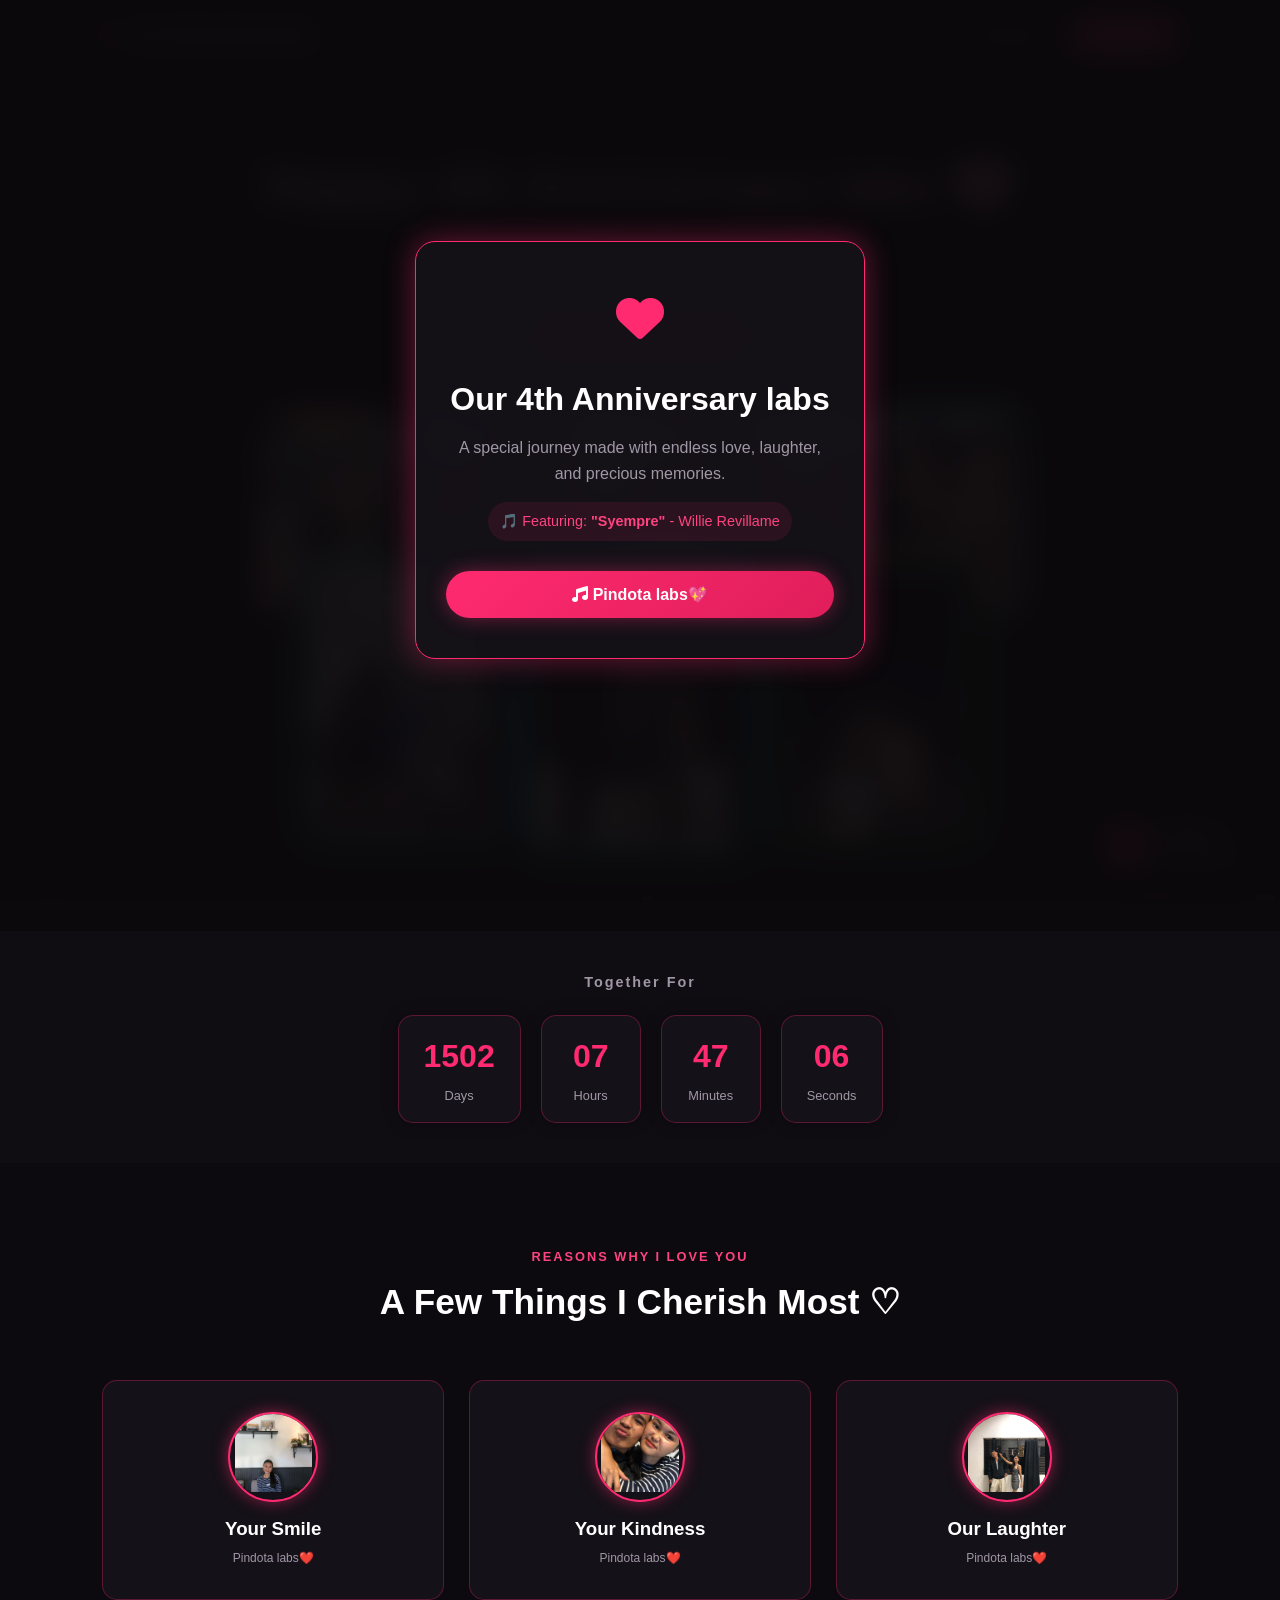
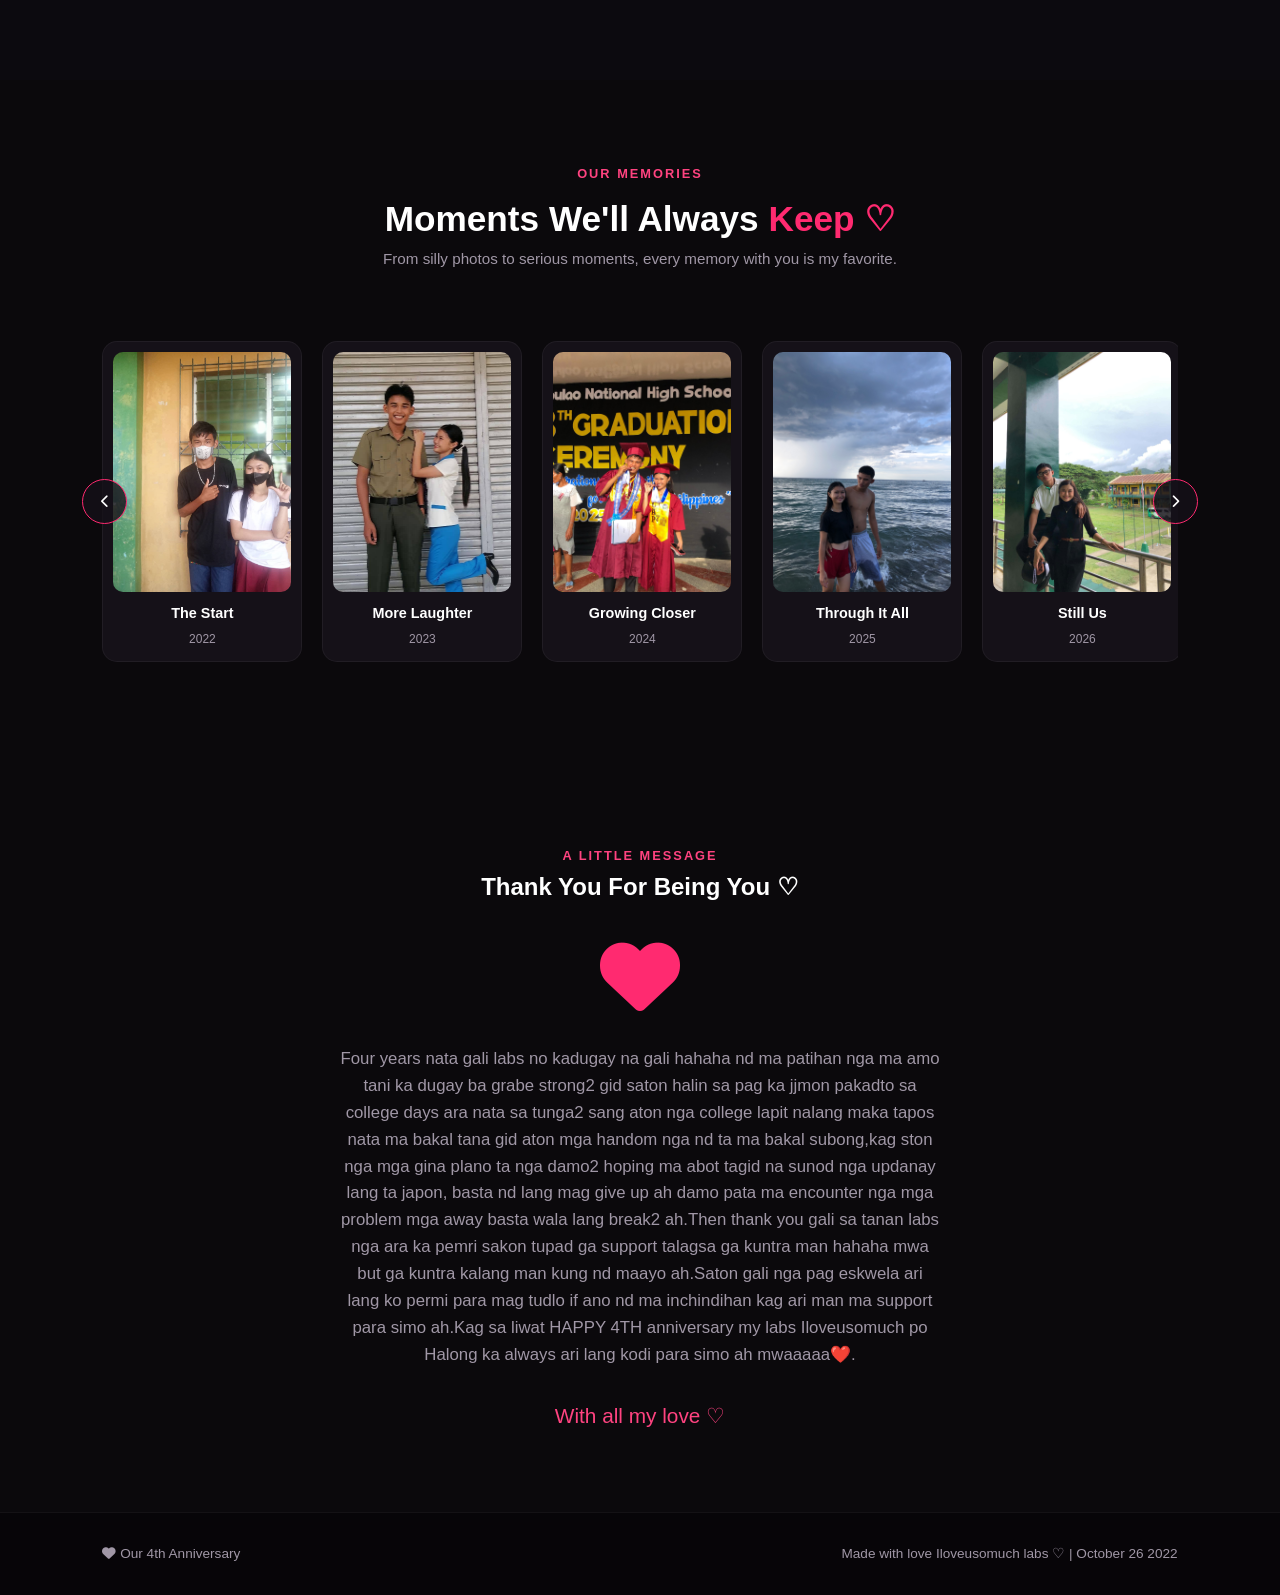
==== index.html @ aaa49ba1 "update" ====
<!DOCTYPE html>
<html lang="en">
<head>
  <meta charset="UTF-8">
  <meta name="viewport" content="width=device-width, initial-scale=1.0">
  <title>Happy Anniversary Labs ❤️</title>

  <link rel="stylesheet" href="https://cdnjs.cloudflare.com/ajax/libs/font-awesome/6.4.0/css/all.min.css">
  
  <link rel="stylesheet" href="styles.css">
</head>
<body>

  <!-- Floating Heart Particles Background Canvas -->
  <canvas id="heartCanvas"></canvas>

  <!-- Enter Site Overlay Modal (Bypasses Browser Audio Autoplay Restrictions) -->
  <div id="enterModal" class="enter-modal">
    <div class="enter-content">
      <div class="modal-heart-icon"><i class="fa-solid fa-heart"></i></div>
      <h2>Our 4th Anniversary labs</h2>
      <p>A special journey made with endless love, laughter, and precious memories.</p>
      <p class="song-notice">🎵 Featuring: <strong>"Syempre"</strong> - Willie Revillame</p>
      <button id="enterBtn" class="enter-btn">
        <i class="fa-solid fa-music"></i> Pindota labs💖
      </button>
    </div>
  </div>

  <!-- Audio Player Elements -->
  <audio id="bg-music" loop preload="auto">
    <source src="https://ia801503.us.archive.org/15/items/syempre-willie-revillame/Syempre%20-%20Willie%20Revillame.mp3" type="audio/mp3">
    <source src="music.mp3" type="audio/mp3">
  </audio>

  <!-- Floating Audio Widget Controls -->
  <div class="music-widget">
    <button id="musicToggle" class="music-btn" aria-label="Toggle Audio Playback">
      <i id="musicIcon" class="fa-solid fa-disc-doc spin-disc"></i>
    </button>
    <div class="music-info">
      <span class="music-title">Syempre</span>
      <span class="music-artist">Willie Revillame</span>
    </div>
  </div>

  <!-- Navigation Bar -->
  <nav class="navbar">
    <div class="nav-brand">
      <i class="fa-solid fa-heart nav-heart"></i> Our 4th Anniversary
    </div>
    <ul class="nav-links">
      <li><a href="#home">Home</a></li>
      <li><a href="#memories">Memories</a></li>
      <li><a href="#message" class="forever-btn"><i class="fa-regular fa-heart"></i> Forever</a></li>
    </ul>
  </nav>

  <!-- Main Hero Section -->
  <section id="home" class="hero-section">
    <div class="hero-header">
      <span class="tagline">A SPECIAL DAY FOR US</span>
      <h1 class="hero-title">Happy 4th Anniversary labs ❤️</h1>
      <p class="hero-quote">
        "Four years of memories, laughter, and love. Here's to many more years together."
      </p>
      <div class="hero-action">
        <a href="#memories" class="primary-btn">View Our Memories <i class="fa-solid fa-arrow-right"></i></a>
      </div>
    </div>

    <!-- 2-Tier Floating & Rotating Neon Card Display -->
    <div class="hero-cards-wrapper">
      
      <!-- Top Row: 5 Angled Floating Cards with Dynamic Colors -->
      <div class="card-row top-row">
        
        <div class="hero-card card-pink float-1" onclick="openLightbox(src='v.jpg', '2021 Memories')">
          <img src="v.jpg" alt="Memory Photo 1">
        </div>

        <div class="hero-card card-purple float-2" onclick="openLightbox('https://images.unsplash.com/photo-1522673607200-164d1b6ce486?auto=format&fit=crop&w=800&q=80', 'Cute Moments')">
          <img src="b.jpg" alt="Memory Photo 2">
        </div>

        <div class="hero-card card-yellow float-3" onclick="openLightbox('https://images.unsplash.com/photo-1518199266791-5375a83190b7?auto=format&fit=crop&w=800&q=80', 'Beach Trip')">
          <img src="k.JPG" alt="Memory Photo 3">
        </div>

        <div class="hero-card card-green float-4" onclick="openLightbox('https://images.unsplash.com/photo-1534528741775-53994a69daeb?auto=format&fit=crop&w=800&q=80', 'Sweet Smile')">
          <img src="kis.jpg" alt="Memory Photo 4">
        </div>

        <div class="hero-card card-cyan float-5" onclick="openLightbox('https://images.unsplash.com/photo-1529626455594-4ff0802cfb7e?auto=format&fit=crop&w=800&q=80', 'Date Night')">
          <img src="o.jpg" alt="Memory Photo 5">
        </div>

      </div>

      <!-- Bottom Row: 3 Larger Overlapping Front Cards -->
      <div class="card-row bottom-row">
        
        <div class="hero-card card-front-cyan float-front-1" onclick="openLightbox('https://images.unsplash.com/photo-1523824921871-d6f1a15151f1?auto=format&fit=crop&w=800&q=80', 'Fun Times')">
          <img src="s.jpg" alt="Front Photo Left">
        </div>

        <div class="hero-card card-front-main float-front-main" onclick="openLightbox('https://images.unsplash.com/photo-1511285560929-80b456fea0bc?auto=format&fit=crop&w=800&q=80', 'Us Together ❤️')">
          <img src="n.jpg" alt="Front Photo Center">
        </div>

        <div class="hero-card card-front-green float-front-2" onclick="openLightbox('https://images.unsplash.com/photo-1494774157365-9e04c6720e47?auto=format&fit=crop&w=800&q=80', 'Forever With You')">
          <img src="swim.jpg" alt="Front Photo Right">
        </div>

      </div>

    </div>
  </section>

  <!-- Live Relationship Counter -->
  <section class="counter-section">
    <div class="counter-container">
      <h3>Together For</h3>
      <div class="timer-grid">
        <div class="timer-box"><span id="days">1461</span><label>Days</label></div>
        <div class="timer-box"><span id="hours">00</span><label>Hours</label></div>
        <div class="timer-box"><span id="minutes">00</span><label>Minutes</label></div>
        <div class="timer-box"><span id="seconds">00</span><label>Seconds</label></div>
      </div>
    </div>
  </section>

 

  <!-- Interactive Flip Cards Section -->
 <section class="section-container reasons-section">
  <div class="section-header">
    <span class="sub-heading">REASONS WHY I LOVE YOU</span>
    <h2>A Few Things I Cherish Most ♡</h2>
  </div>

  <div class="flip-grid">
    
    <!-- Card 1: Your Smile -->
    <div class="flip-card">
      <div class="flip-inner">
        <div class="flip-front">
          <div class="card-img-thumb">
            <img src="smile.jpeg" alt="Your Smile">
          </div>
          <h3>Your Smile</h3>
          <p class="card-subtext">Pindota labs❤️</p>
        </div>
        <div class="flip-back">
          <p>"ang imo gid mga kadlaw kag smile permi ko ma miss simo kag imo mga lips nga kanami permi halok halokan mwaaa HAHAHAA.."</p>
        </div>
      </div>
    </div>

    <!-- Card 2: Your Kindness -->
    <div class="flip-card">
      <div class="flip-inner">
        <div class="flip-front">
          <div class="card-img-thumb">
            <img src="l.jpg" alt="Your Kindness">
          </div>
          <h3>Your Kindness</h3>
          <p class="card-subtext">Pindota labs❤️</p>
        </div>
        <div class="flip-back">
          <p>"ang imo kabuot permi sakon biskan talagsa or permi ka maldito saakon sensya lang ah mwaaaaa❤️."</p>
        </div>
      </div>
    </div>

    <!-- Card 3: Our Laughter -->
    <div class="flip-card">
      <div class="flip-inner">
        <div class="flip-front">
          <div class="card-img-thumb">
            <img src="laugh.jpg" alt="Our Laughter">
          </div>
          <h3>Our Laughter</h3>
          <p class="card-subtext">Pindota labs❤️</p>
        </div>
        <div class="flip-back">
          <p>"Aton nga mga kadlaw pag updanay ta labi na pag kita lang duwa hahah kag kung may gina libak aton nga mga moments nga updanay ta HAHAHA"</p>
        </div>
      </div>
    </div>

  </div>
</section>
 

  <!-- Memories Gallery Slider Section -->
  <section id="memories" class="section-container">
    <div class="section-header">
      <span class="sub-heading">OUR MEMORIES</span>
      <h2>Moments We'll Always <span class="highlight">Keep ♡</span></h2>
      <p>From silly photos to serious moments, every memory with you is my favorite.</p>
    </div>

    <div class="gallery-wrapper">
      <button class="slider-btn left-btn" id="prevBtn"><i class="fa-solid fa-chevron-left"></i></button>
      
      <div class="gallery-track" id="galleryTrack">
        
        <div class="gallery-item" onclick="openLightbox('2022.jpg', 'The Start (2021)')">
          <div class="image-box"><img src="2022.jpg" alt="2022"></div>
          <span class="item-title">The Start</span>
          <span class="item-year">2022</span>
        </div>

        <div class="gallery-item" onclick="openLightbox('2023.JPG', 'More Laughter (2023)')">
          <div class="image-box"><img src="2023.JPG" alt="2023"></div>
          <span class="item-title">More Laughter</span>
          <span class="item-year">2023</span>
        </div>

        <div class="gallery-item" onclick="openLightbox('grad.jpeg', 'Growing Closer (2024)')">
          <div class="image-box"><img src="grad.jpeg" alt="2024"></div>
          <span class="item-title">Growing Closer</span>
          <span class="item-year">2024</span>
        </div>

        <div class="gallery-item" onclick="openLightbox('2025.JPG', 'Through It All (2025)')">
          <div class="image-box"><img src="2025.JPG" alt="2025"></div>
          <span class="item-title">Through It All</span>
          <span class="item-year">2025</span>
        </div>

        <div class="gallery-item" onclick="openLightbox('school (1).jpg', 'Still Us (2026)')">
          <div class="image-box"><img src="school (1).jpg" alt="2026"></div>
          <span class="item-title">Still Us</span>
          <span class="item-year">2026</span>
        </div>

      </div>

      <button class="slider-btn right-btn" id="nextBtn"><i class="fa-solid fa-chevron-right"></i></button>
    </div>
  </section>

  <!-- Message Section -->
  <section id="message" class="message-section">
    <div class="message-container">
      <span class="sub-heading">A LITTLE MESSAGE</span>
      <h2>Thank You For Being You ♡</h2>
      
      <div class="big-heart-container">
        <i class="fa-solid fa-heart big-heart"></i>
      </div>

      <p class="message-text">
        Four years nata gali labs no kadugay na gali hahaha nd ma patihan nga ma amo tani ka dugay ba grabe strong2 gid saton 
        halin sa pag ka jjmon pakadto sa college days ara nata sa tunga2 sang aton nga college
        lapit nalang maka tapos nata ma bakal tana gid aton mga handom nga nd ta ma bakal subong,kag ston nga mga gina plano ta nga damo2 hoping ma abot tagid na sunod nga updanay lang ta japon,
        basta nd lang mag give up ah damo pata ma encounter nga mga problem mga away basta wala lang break2 ah.Then thank you gali sa tanan labs nga ara ka pemri sakon tupad
        ga support talagsa ga kuntra man hahaha mwa but ga kuntra kalang man kung nd maayo ah.Saton  gali nga pag eskwela ari lang ko permi para mag tudlo if ano nd ma inchindihan
        kag ari man ma support para simo ah.Kag sa liwat HAPPY 4TH anniversary my labs Iloveusomuch po Halong ka always ari lang kodi para simo ah mwaaaaa❤️.
      </p>

      <div class="signature">
        With all my love ♡
      </div>
    </div>
  </section>

  <!-- Footer -->
  <footer class="footer">
    <div class="footer-left">
      <i class="fa-solid fa-heart"></i> Our 4th Anniversary
    </div>
    <div class="footer-center">
      Made with love Iloveusomuch labs ♡ | October 26 2022

    </div>
   
  </footer>

  <!-- Photo Lightbox Modal -->
  <div id="lightbox" class="lightbox" onclick="closeLightbox()">
    <span class="close-lightbox">&times;</span>
    <img id="lightboxImg" class="lightbox-content" alt="Enlarged Photo">
    <div id="lightboxCaption" class="lightbox-caption"></div>
  </div>

  <!-- JavaScript File -->
  <script src=".js"></script>

</body>
</html>
---- styles.css ----
/* Reset & Base Styles */
* {
  margin: 0;
  padding: 0;
  box-sizing: border-box;
}

:root {
  --bg-color: #0b090c;
  --card-bg: #151118;
  --text-main: #ffffff;
  --text-muted: #a097a6;
  --accent-pink: #ff2a70;
  --accent-rose: #ff4380;
  --glow-pink: rgba(255, 42, 112, 0.4);
  --neon-cyan: #00f0ff;
  --neon-yellow: #ffee00;
  --neon-green: #39ff14;
  --neon-purple: #b026ff;
  --font-family: 'Segoe UI', -apple-system, BlinkMacSystemFont, Roboto, sans-serif;
}

body {
  background-color: var(--bg-color);
  color: var(--text-main);
  font-family: var(--font-family);
  overflow-x: hidden;
  line-height: 1.6;
}

/* Floating Particle Canvas */
#heartCanvas {
  position: fixed;
  top: 0;
  left: 0;
  width: 100vw;
  height: 100vh;
  pointer-events: none;
  z-index: 1;
}

/* Enter Site Overlay Modal */
.enter-modal {
  position: fixed;
  inset: 0;
  background: rgba(11, 9, 12, 0.95);
  backdrop-filter: blur(15px);
  z-index: 9999;
  display: flex;
  justify-content: center;
  align-items: center;
  text-align: center;
  padding: 20px;
}

.enter-content {
  background: rgba(21, 17, 24, 0.9);
  border: 1px solid var(--accent-pink);
  padding: 40px 30px;
  border-radius: 20px;
  box-shadow: 0 0 30px var(--glow-pink);
  max-width: 450px;
  width: 100%;
}

.modal-heart-icon {
  font-size: 3rem;
  color: var(--accent-pink);
  margin-bottom: 15px;
  animation: pulse 1.5s infinite;
}

.enter-content h2 {
  font-size: 2rem;
  margin-bottom: 10px;
}

.enter-content p {
  color: var(--text-muted);
  margin-bottom: 15px;
}

.song-notice {
  font-size: 0.9rem;
  color: var(--accent-rose) !important;
  background: rgba(255, 42, 112, 0.1);
  padding: 8px 12px;
  border-radius: 20px;
  display: inline-block;
}

.enter-btn {
  background: linear-gradient(135deg, var(--accent-pink), #e01e5a);
  color: white;
  border: none;
  padding: 14px 28px;
  border-radius: 30px;
  font-weight: bold;
  font-size: 1rem;
  cursor: pointer;
  box-shadow: 0 0 20px var(--glow-pink);
  transition: transform 0.3s;
  width: 100%;
  margin-top: 15px;
}

.enter-btn:hover {
  transform: scale(1.05);
}

/* Floating Music Control Widget */
.music-widget {
  position: fixed;
  bottom: 25px;
  right: 25px;
  z-index: 1000;
  background: rgba(21, 17, 24, 0.85);
  border: 1px solid rgba(255, 42, 112, 0.3);
  backdrop-filter: blur(10px);
  padding: 8px 16px 8px 8px;
  border-radius: 40px;
  display: flex;
  align-items: center;
  gap: 12px;
  box-shadow: 0 5px 20px rgba(0, 0, 0, 0.5);
}

.music-btn {
  background: var(--accent-pink);
  color: white;
  border: none;
  width: 40px;
  height: 40px;
  border-radius: 50%;
  cursor: pointer;
  display: flex;
  align-items: center;
  justify-content: center;
  font-size: 1.1rem;
}

.spin-disc {
  animation: spin 3s linear infinite;
}

.music-info {
  display: flex;
  flex-direction: column;
}

.music-title {
  font-weight: bold;
  font-size: 0.85rem;
}

.music-artist {
  font-size: 0.7rem;
  color: var(--text-muted);
}

/* Navigation Bar */
.navbar {
  display: flex;
  justify-content: space-between;
  align-items: center;
  padding: 20px 8%;
  position: relative;
  z-index: 10;
}

.nav-brand {
  font-weight: bold;
  font-size: 1.2rem;
  display: flex;
  align-items: center;
  gap: 8px;
  color: var(--text-main);
}

.nav-heart {
  color: var(--accent-pink);
}

.nav-links {
  display: flex;
  list-style: none;
  gap: 25px;
  align-items: center;
}

.nav-links a {
  color: var(--text-muted);
  text-decoration: none;
  font-size: 0.95rem;
  transition: color 0.3s;
}

.nav-links a:hover {
  color: var(--text-main);
}

.forever-btn {
  background: var(--accent-pink);
  color: white !important;
  padding: 8px 18px;
  border-radius: 20px;
}

/* Hero Section & Glowing Cards Layout */
.hero-section {
  padding: 40px 5% 80px;
  text-align: center;
  position: relative;
  z-index: 2;
}

.tagline {
  font-size: 0.75rem;
  letter-spacing: 2px;
  color: var(--accent-rose);
  font-weight: 600;
}

.hero-title {
  font-size: 3.2rem;
  font-weight: 800;
  margin: 10px 0;
  background: linear-gradient(135deg, #ffffff, #ff7ba0);
  -webkit-background-clip: text;
  -webkit-text-fill-color: transparent;
}

.hero-quote {
  color: var(--text-muted);
  font-style: italic;
  max-width: 500px;
  margin: 0 auto 25px;
  font-size: 0.95rem;
}

.primary-btn {
  display: inline-flex;
  align-items: center;
  gap: 8px;
  background: var(--accent-pink);
  color: white;
  text-decoration: none;
  padding: 12px 26px;
  border-radius: 25px;
  font-weight: bold;
  box-shadow: 0 0 15px var(--glow-pink);
}

/* 2-Tier Floating Neon Photo Cards */
.hero-cards-wrapper {
  margin-top: 50px;
  position: relative;
  max-width: 1000px;
  margin-left: auto;
  margin-right: auto;
}

.card-row {
  display: flex;
  justify-content: center;
  align-items: center;
}

.top-row {
  gap: 15px;
  z-index: 2;
  position: relative;
}

.bottom-row {
  gap: 25px;
  margin-top: -60px;
  z-index: 3;
  position: relative;
}

/* Base Neon Card Styling with 3D Float & Rotate */
.hero-card {
  border-radius: 18px;
  overflow: hidden;
  cursor: pointer;
  background: #1a1620;
  transition: transform 0.4s ease, box-shadow 0.4s ease;
  position: relative;
  perspective: 1000px;
}

.hero-card img {
  width: 100%;
  height: 100%;
  object-fit: cover;
  display: block;
}

/* Top Row Cards Sizing & Neon Glow Colors */
.top-row .hero-card {
  width: 140px;
  height: 200px;
}

.card-pink {
  border: 2px solid var(--accent-pink);
  box-shadow: 0 0 15px rgba(255, 42, 112, 0.6);
}

.card-purple {
  border: 2px solid var(--neon-purple);
  box-shadow: 0 0 15px rgba(176, 38, 255, 0.6);
}

.card-yellow {
  border: 2px solid var(--neon-yellow);
  box-shadow: 0 0 15px rgba(255, 238, 0, 0.6);
}

.card-green {
  border: 2px solid var(--neon-green);
  box-shadow: 0 0 15px rgba(57, 255, 20, 0.6);
}

.card-cyan {
  border: 2px solid var(--neon-cyan);
  box-shadow: 0 0 15px rgba(0, 240, 255, 0.6);
}

/* Bottom Row Front Cards Sizing & Colors */
.bottom-row .hero-card {
  width: 200px;
  height: 280px;
}

.card-front-cyan {
  border: 3px solid var(--neon-cyan);
  box-shadow: 0 0 25px rgba(0, 240, 255, 0.7);
}

.card-front-main {
  width: 220px !important;
  height: 300px !important;
  border: 3px solid #00f0ff;
  box-shadow: 0 0 30px rgba(0, 240, 255, 0.9);
}

.card-front-green {
  border: 3px solid var(--neon-green);
  box-shadow: 0 0 25px rgba(57, 255, 20, 0.7);
}

/* Continuous 3D Floating & Rotating Animations */
.float-1 { animation: float1 4s ease-in-out infinite; }
.float-2 { animation: float2 4.5s ease-in-out infinite; }
.float-3 { animation: float3 3.8s ease-in-out infinite; }
.float-4 { animation: float4 4.2s ease-in-out infinite; }
.float-5 { animation: float5 4.8s ease-in-out infinite; }

.float-front-1 { animation: floatFront1 5s ease-in-out infinite; }
.float-front-main { animation: floatFrontMain 4.2s ease-in-out infinite; }
.float-front-2 { animation: floatFront2 4.6s ease-in-out infinite; }

@keyframes float1 {
  0%, 100% { transform: rotate(-12deg) translateY(0px) rotateY(5deg); }
  50% { transform: rotate(-10deg) translateY(-12px) rotateY(-5deg); }
}

@keyframes float2 {
  0%, 100% { transform: rotate(-6deg) translateY(0px) rotateY(-8deg); }
  50% { transform: rotate(-4deg) translateY(-15px) rotateY(8deg); }
}

@keyframes float3 {
  0%, 100% { transform: rotate(0deg) translateY(0px) rotateX(5deg); }
  50% { transform: rotate(2deg) translateY(-10px) rotateX(-5deg); }
}

@keyframes float4 {
  0%, 100% { transform: rotate(6deg) translateY(0px) rotateY(8deg); }
  50% { transform: rotate(8deg) translateY(-14px) rotateY(-8deg); }
}

@keyframes float5 {
  0%, 100% { transform: rotate(12deg) translateY(0px) rotateY(-5deg); }
  50% { transform: rotate(10deg) translateY(-12px) rotateY(5deg); }
}

@keyframes floatFront1 {
  0%, 100% { transform: rotate(-8deg) translateY(0px); }
  50% { transform: rotate(-6deg) translateY(-18px); }
}

@keyframes floatFrontMain {
  0%, 100% { transform: rotate(0deg) translateY(0px) scale(1); }
  50% { transform: rotate(1deg) translateY(-15px) scale(1.02); }
}

@keyframes floatFront2 {
  0%, 100% { transform: rotate(8deg) translateY(0px); }
  50% { transform: rotate(6deg) translateY(-18px); }
}

/* Card Hover Effects */
.hero-card:hover {
  animation-play-state: paused;
  transform: translateY(-20px) scale(1.1) rotate(0deg) !important;
  z-index: 10;
}

/* Live Relationship Counter Section */
.counter-section {
  padding: 40px 5%;
  background: rgba(21, 17, 24, 0.6);
  border-y: 1px solid rgba(255, 42, 112, 0.2);
  text-align: center;
  position: relative;
  z-index: 2;
}

.counter-container h3 {
  color: var(--text-muted);
  margin-bottom: 20px;
  letter-spacing: 2px;
  font-size: 0.9rem;
}

.timer-grid {
  display: flex;
  justify-content: center;
  gap: 20px;
  flex-wrap: wrap;
}

.timer-box {
  background: var(--card-bg);
  border: 1px solid rgba(255, 42, 112, 0.3);
  padding: 15px 25px;
  border-radius: 15px;
  min-width: 100px;
  box-shadow: 0 0 15px rgba(0, 0, 0, 0.4);
}

.timer-box span {
  font-size: 2rem;
  font-weight: bold;
  color: var(--accent-pink);
  display: block;
}

.timer-box label {
  font-size: 0.8rem;
  color: var(--text-muted);
}

/* Common Section Layout */
.section-container {
  padding: 80px 8%;
  position: relative;
  z-index: 2;
}

.sub-heading {
  color: var(--accent-rose);
  font-size: 0.8rem;
  letter-spacing: 2px;
  font-weight: 600;
}

.highlight {
  color: var(--accent-pink);
}

.section-header {
  text-align: center;
  margin-bottom: 50px;
}

.section-header h2 {
  font-size: 2.2rem;
  margin-top: 5px;
}

.section-header p {
  color: var(--text-muted);
  font-size: 0.95rem;
}

/* Our Story Grid Layout */
.story-grid {
  display: grid;
  grid-template-columns: 1fr 1fr;
  gap: 50px;
  align-items: center;
}

.polaroid-wrapper {
  position: relative;
  height: 380px;
}

.polaroid {
  position: absolute;
  background: white;
  padding: 12px 12px 40px;
  border-radius: 8px;
  box-shadow: 0 10px 25px rgba(0, 0, 0, 0.5);
  width: 240px;
}

.polaroid img {
  width: 100%;
  height: 220px;
  object-fit: cover;
  border-radius: 4px;
}

.p1 {
  transform: rotate(-8deg);
  top: 20px;
  left: 20px;
  z-index: 1;
}

.p2 {
  transform: rotate(6deg);
  top: 60px;
  left: 140px;
  z-index: 2;
}

.stats-grid {
  display: grid;
  grid-template-columns: repeat(4, 1fr);
  gap: 15px;
  margin-top: 30px;
}

.stat-card {
  background: var(--card-bg);
  border: 1px solid rgba(255, 42, 112, 0.2);
  padding: 15px;
  border-radius: 12px;
  text-align: center;
}

.stat-icon {
  color: var(--accent-pink);
  font-size: 1.2rem;
  margin-bottom: 5px;
}

.stat-num {
  display: block;
  font-weight: bold;
  font-size: 1.1rem;
}

.stat-label {
  font-size: 0.75rem;
  color: var(--text-muted);
}

/* Interactive Flip Cards */
.reasons-section {
  background: rgba(15, 12, 18, 0.5);
}

.flip-grid {
  display: grid;
  grid-template-columns: repeat(auto-fit, minmax(260px, 1fr));
  gap: 25px;
}

.flip-card {
  background-color: transparent;
  height: 220px;
  perspective: 1000px;
}

.flip-inner {
  position: relative;
  width: 100%;
  height: 100%;
  text-align: center;
  transition: transform 0.8s;
  transform-style: preserve-3d;
}

.flip-card:hover .flip-inner {
  transform: rotateY(180deg);
}

.flip-front, .flip-back {
  position: absolute;
  width: 100%;
  height: 100%;
  backface-visibility: hidden;
  border-radius: 15px;
  padding: 25px;
  display: flex;
  flex-direction: column;
  justify-content: center;
  align-items: center;
  border: 1px solid rgba(255, 42, 112, 0.3);
}

.flip-front {
  background: var(--card-bg);
}

.flip-front i {
  font-size: 2.5rem;
  color: var(--accent-pink);
  margin-bottom: 15px;
}

.flip-front p {
  font-size: 0.75rem;
  color: var(--text-muted);
  margin-top: 5px;
}

.flip-back {
  background: linear-gradient(135deg, #221728, #120e17);
  transform: rotateY(180deg);
  border-color: var(--accent-pink);
}

.flip-back p {
  font-style: italic;
  font-size: 0.95rem;
}

/* Memories Gallery Slider */
.gallery-wrapper {
  position: relative;
  display: flex;
  align-items: center;
}

.gallery-track {
  display: flex;
  gap: 20px;
  overflow-x: auto;
  scroll-behavior: smooth;
  padding: 20px 0;
  scrollbar-width: none;
}

.gallery-track::-webkit-scrollbar {
  display: none;
}

.gallery-item {
  min-width: 200px;
  background: var(--card-bg);
  border-radius: 15px;
  padding: 10px;
  text-align: center;
  cursor: pointer;
  border: 1px solid rgba(255, 255, 255, 0.05);
  transition: transform 0.3s;
}

.gallery-item:hover {
  transform: translateY(-8px);
  border-color: var(--accent-pink);
}

.image-box {
  height: 240px;
  border-radius: 10px;
  overflow: hidden;
  margin-bottom: 10px;
}

.image-box img {
  width: 100%;
  height: 100%;
  object-fit: cover;
}

.item-title {
  display: block;
  font-size: 0.9rem;
  font-weight: 600;
}

.item-year {
  font-size: 0.75rem;
  color: var(--text-muted);
}

.slider-btn {
  background: rgba(21, 17, 24, 0.8);
  color: white;
  border: 1px solid var(--accent-pink);
  width: 45px;
  height: 45px;
  border-radius: 50%;
  cursor: pointer;
  position: absolute;
  z-index: 5;
}

.left-btn { left: -20px; }
.right-btn { right: -20px; }

/* Message Section */
.message-section {
  padding: 80px 8%;
  text-align: center;
  position: relative;
  z-index: 2;
}

.big-heart-container {
  margin: 30px 0;
}

.big-heart {
  font-size: 5rem;
  color: var(--accent-pink);
  animation: pulse 1.5s infinite;
}

.message-text {
  max-width: 600px;
  margin: 0 auto;
  color: var(--text-muted);
  font-size: 1.05rem;
}

.signature {
  margin-top: 30px;
  font-size: 1.3rem;
  font-family: 'Brush Script MT', cursive, sans-serif;
  color: var(--accent-rose);
}

/* Footer */
.footer {
  padding: 30px 8%;
  background: #070508;
  display: flex;
  justify-content: space-between;
  align-items: center;
  border-top: 1px solid rgba(255, 255, 255, 0.05);
  color: var(--text-muted);
  font-size: 0.85rem;
  position: relative;
  z-index: 2;
}

.footer-right {
  display: flex;
  gap: 15px;
}

/* Photo Lightbox Modal */
.lightbox {
  display: none;
  position: fixed;
  inset: 0;
  background: rgba(0, 0, 0, 0.9);
  z-index: 10000;
  justify-content: center;
  align-items: center;
  flex-direction: column;
}

.lightbox-content {
  max-width: 85%;
  max-height: 80vh;
  border-radius: 10px;
  box-shadow: 0 0 30px rgba(255, 42, 112, 0.5);
}

.lightbox-caption {
  color: white;
  margin-top: 15px;
  font-size: 1.1rem;
}

.close-lightbox {
  position: absolute;
  top: 25px;
  right: 35px;
  color: white;
  font-size: 2.5rem;
  cursor: pointer;
}

/* Keyframe Animations */
@keyframes pulse {
  0% { transform: scale(1); }
  50% { transform: scale(1.15); }
  100% { transform: scale(1); }
}

@keyframes spin {
  from { transform: rotate(0deg); }
  to { transform: rotate(360deg); }
}

/* Responsive Mobile Styles */
@media (max-width: 768px) {
  .hero-title { font-size: 2.2rem; }
  .story-grid { grid-template-columns: 1fr; }
  .top-row .hero-card { width: 65px; height: 100px; }
  .bottom-row .hero-card { width: 100px; height: 140px; }
  .card-front-main { width: 110px !important; height: 150px !important; }
  .stats-grid { grid-template-columns: repeat(2, 1fr); }
  .footer { flex-direction: column; gap: 15px; text-align: center; }
  .nav-links { display: none; }
}
/* Circular Image Frame for Flip Cards */
.card-img-thumb {
  width: 90px;
  height: 90px;
  border-radius: 50%;
  overflow: hidden;
  margin-bottom: 12px;
  border: 2px solid var(--accent-pink);
  box-shadow: 0 0 15px rgba(255, 42, 112, 0.5);
}

.card-img-thumb img {
  width: 90%;
  height: 90%;
  object-fit: cover;
}

.card-subtext {
  font-size: 0.85rem;
  color: var(--text-muted);
  margin-top: 4px;
}
html{
  scroll-behavior: smooth;
}
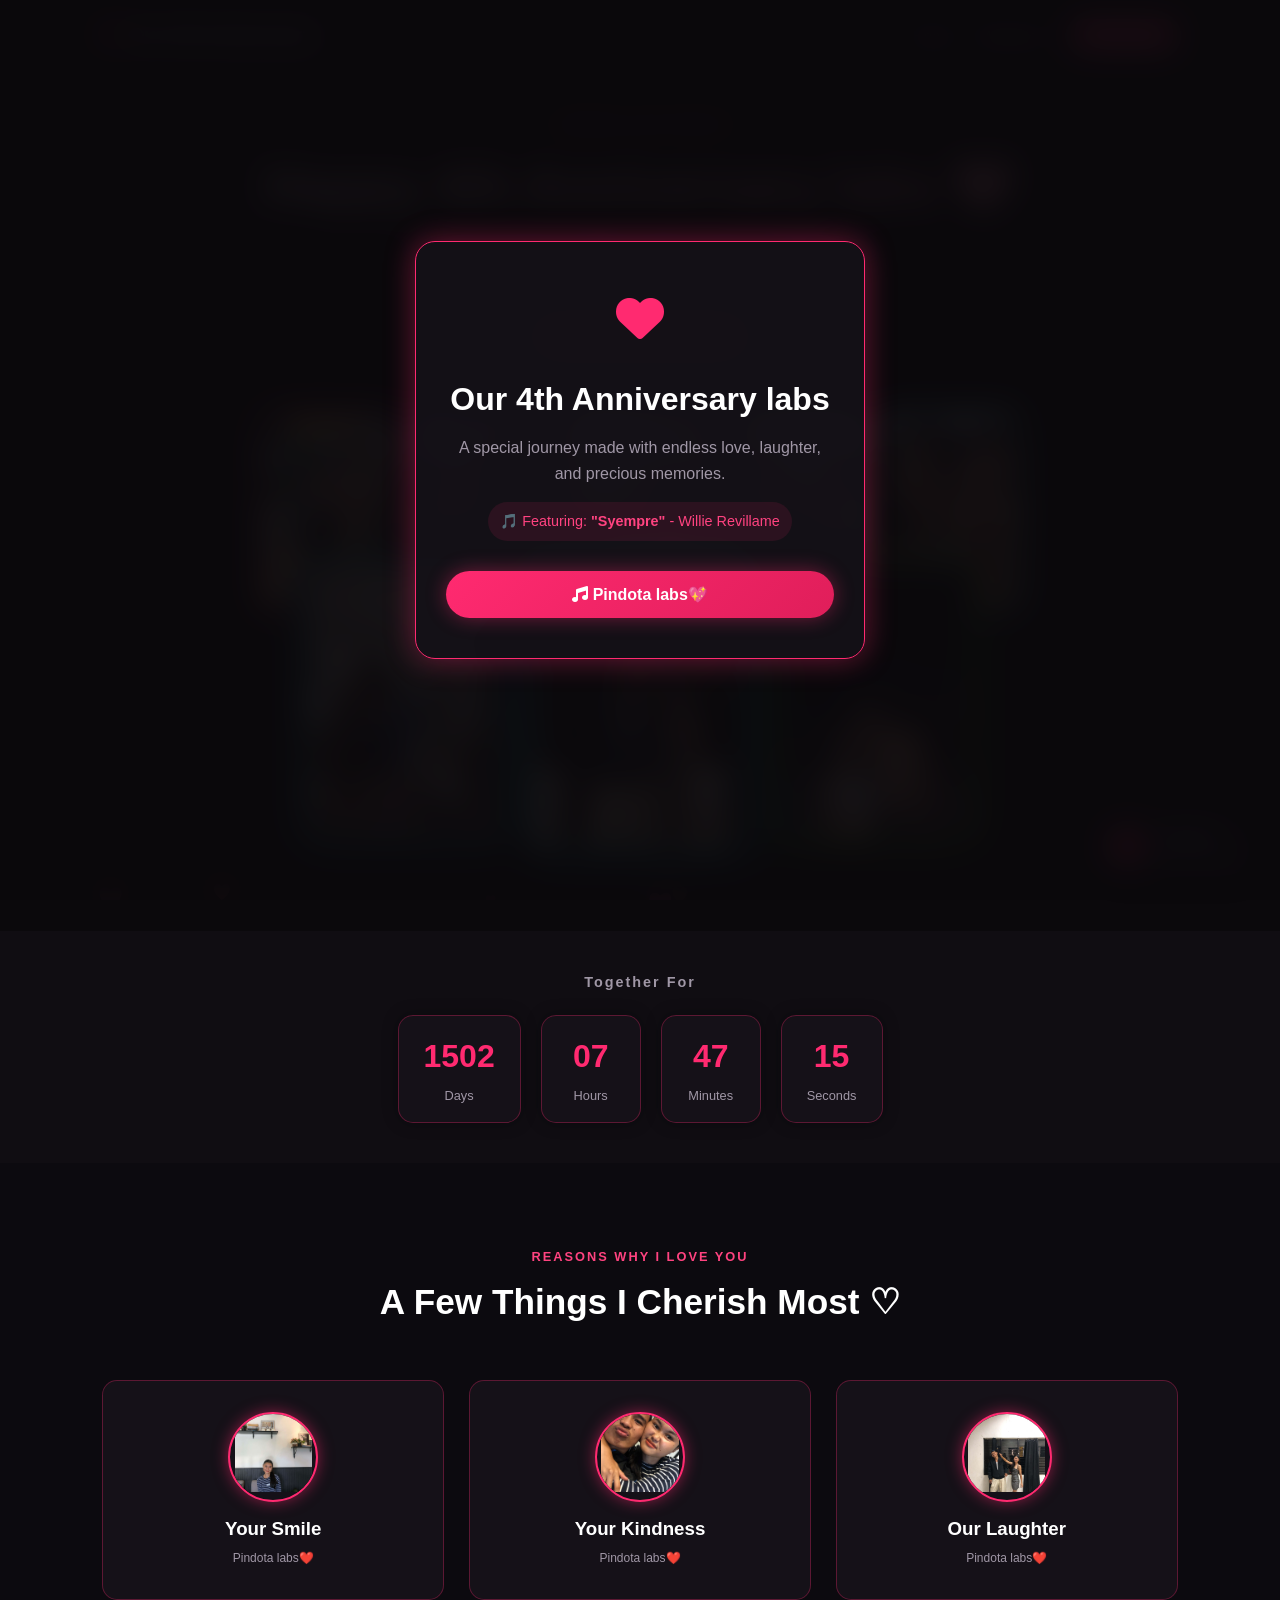
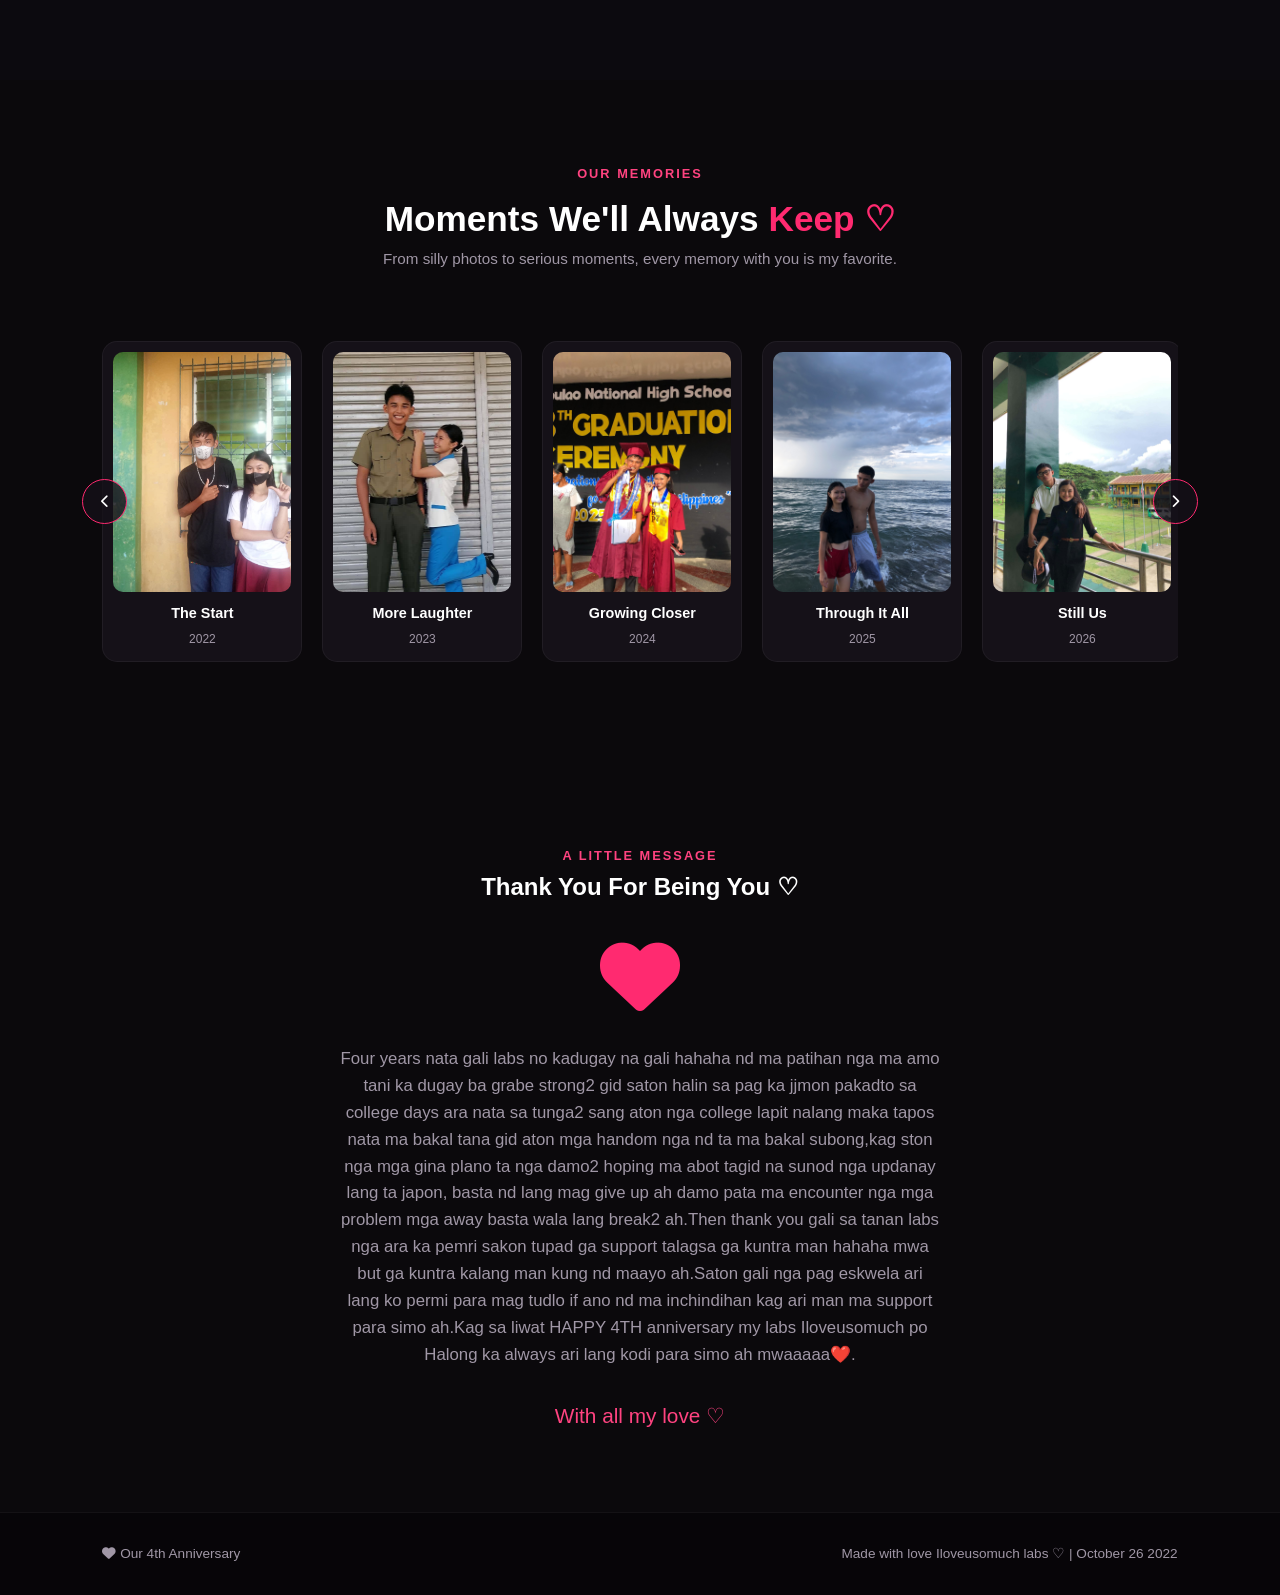
==== commit fecc8b7d: "Fix JavaScript filename" ====
--- a/index.html
+++ b/index.html
@@ -287,7 +287,7 @@
   </div>
 
   <!-- JavaScript File -->
-  <script src=".js"></script>
+  <script src="./script.js"></script>
 
 </body>
 </html>
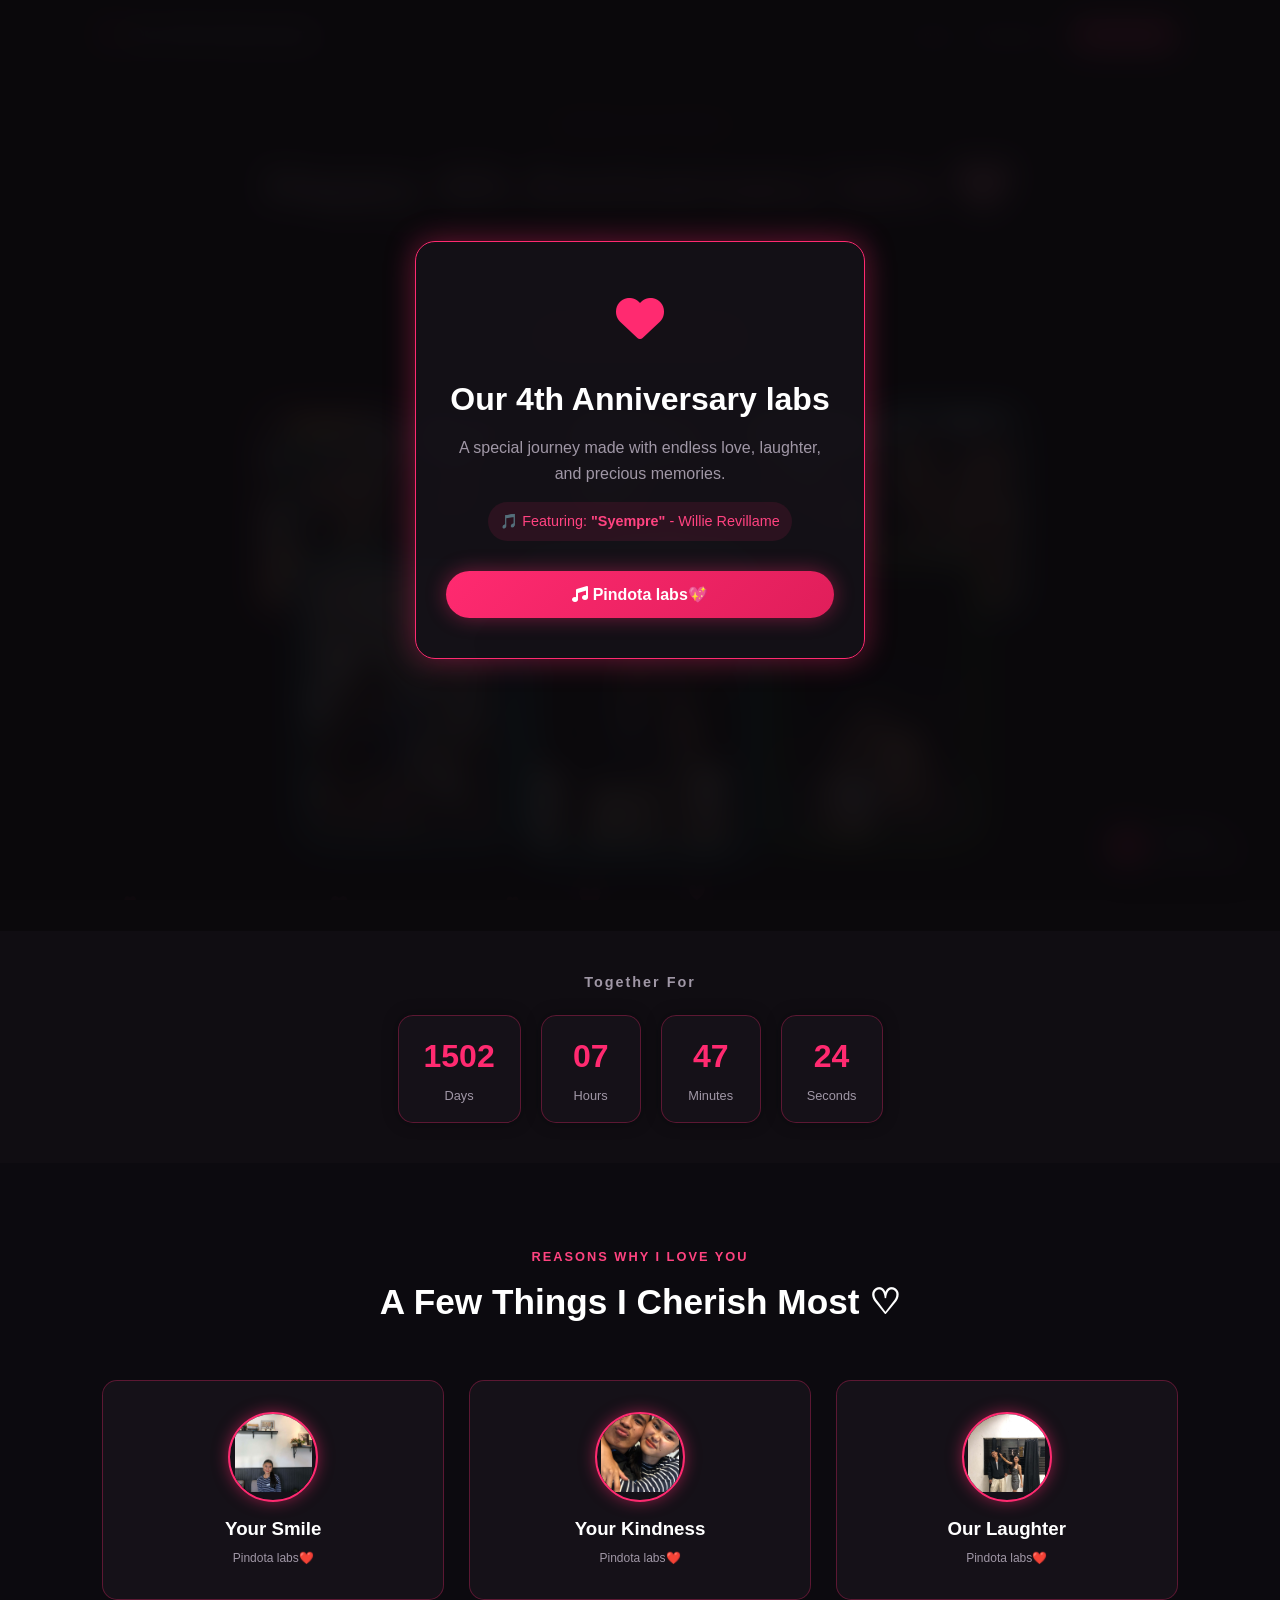
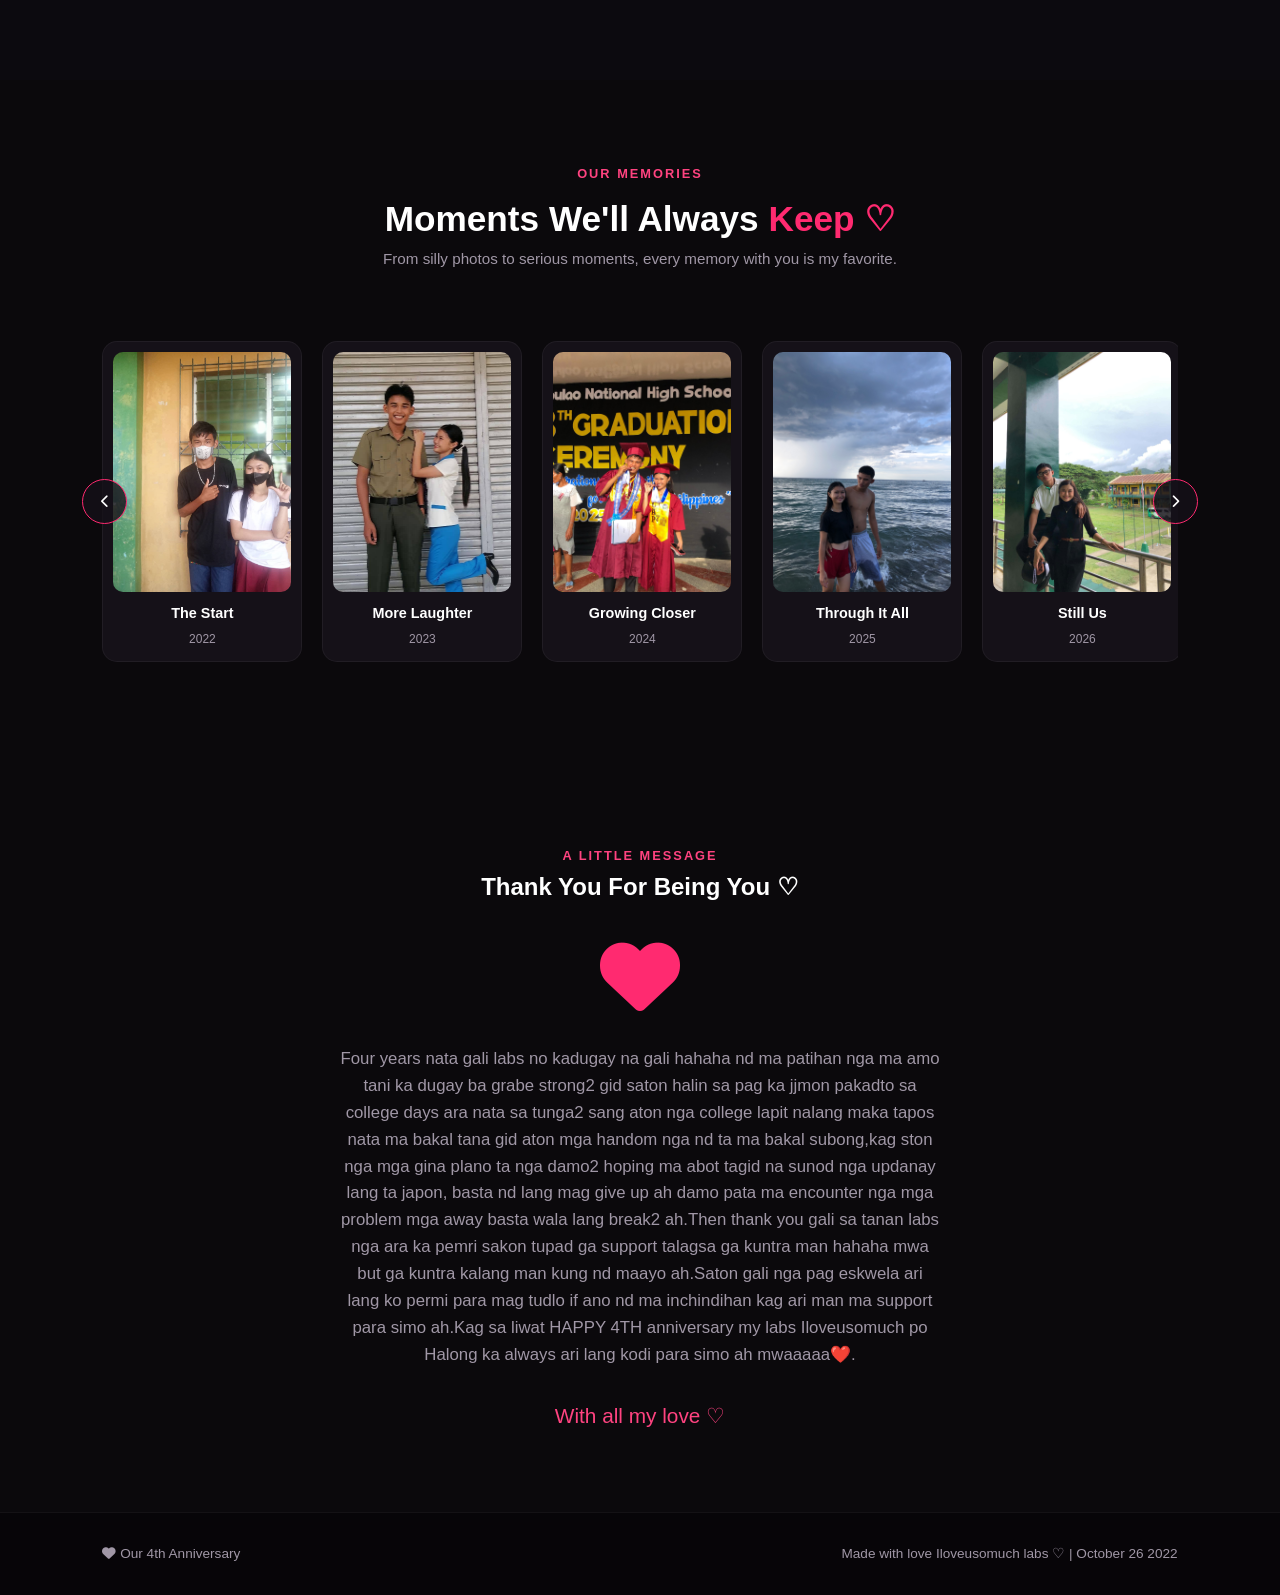
==== commit aa640d52: "Update index.html" ====
--- a/index.html
+++ b/index.html
@@ -75,23 +75,23 @@
       <!-- Top Row: 5 Angled Floating Cards with Dynamic Colors -->
       <div class="card-row top-row">
         
-        <div class="hero-card card-pink float-1" onclick="openLightbox(src='v.jpg', '2021 Memories')">
+        <div class="hero-card card-pink float-1" onclick="openLightbox(src='v.jpg', 'Sweet Memories')">
           <img src="v.jpg" alt="Memory Photo 1">
         </div>
 
-        <div class="hero-card card-purple float-2" onclick="openLightbox('https://images.unsplash.com/photo-1522673607200-164d1b6ce486?auto=format&fit=crop&w=800&q=80', 'Cute Moments')">
+        <div class="hero-card card-purple float-2" onclick="openLightbox(src='b.jpg', 'Random moments')">
           <img src="b.jpg" alt="Memory Photo 2">
         </div>
 
-        <div class="hero-card card-yellow float-3" onclick="openLightbox('https://images.unsplash.com/photo-1518199266791-5375a83190b7?auto=format&fit=crop&w=800&q=80', 'Beach Trip')">
+        <div class="hero-card card-yellow float-3" onclick="openLightbox(src='k.JPG', 'Cherished Times')">
           <img src="k.JPG" alt="Memory Photo 3">
         </div>
 
-        <div class="hero-card card-green float-4" onclick="openLightbox('https://images.unsplash.com/photo-1534528741775-53994a69daeb?auto=format&fit=crop&w=800&q=80', 'Sweet Smile')">
+        <div class="hero-card card-green float-4" onclick="openLightbox(src='kis.jpg', 'Sweet Smile')">
           <img src="kis.jpg" alt="Memory Photo 4">
         </div>
 
-        <div class="hero-card card-cyan float-5" onclick="openLightbox('https://images.unsplash.com/photo-1529626455594-4ff0802cfb7e?auto=format&fit=crop&w=800&q=80', 'Date Night')">
+        <div class="hero-card card-cyan float-5" onclick="openLightbox(src='o.jpg', 'Date2')">
           <img src="o.jpg" alt="Memory Photo 5">
         </div>
 
@@ -100,15 +100,15 @@
       <!-- Bottom Row: 3 Larger Overlapping Front Cards -->
       <div class="card-row bottom-row">
         
-        <div class="hero-card card-front-cyan float-front-1" onclick="openLightbox('https://images.unsplash.com/photo-1523824921871-d6f1a15151f1?auto=format&fit=crop&w=800&q=80', 'Fun Times')">
+        <div class="hero-card card-front-cyan float-front-1" onclick="openLightbox(src='s.jpg', 'Fun Times')">
           <img src="s.jpg" alt="Front Photo Left">
         </div>
 
-        <div class="hero-card card-front-main float-front-main" onclick="openLightbox('https://images.unsplash.com/photo-1511285560929-80b456fea0bc?auto=format&fit=crop&w=800&q=80', 'Us Together ❤️')">
+        <div class="hero-card card-front-main float-front-main" onclick="openLightbox(src='n.jpg', 'Us Together ❤️')">
           <img src="n.jpg" alt="Front Photo Center">
         </div>
 
-        <div class="hero-card card-front-green float-front-2" onclick="openLightbox('https://images.unsplash.com/photo-1494774157365-9e04c6720e47?auto=format&fit=crop&w=800&q=80', 'Forever With You')">
+        <div class="hero-card card-front-green float-front-2" onclick="openLightbox(src='swim.jpg', 'Forever With You')">
           <img src="swim.jpg" alt="Front Photo Right">
         </div>
 
